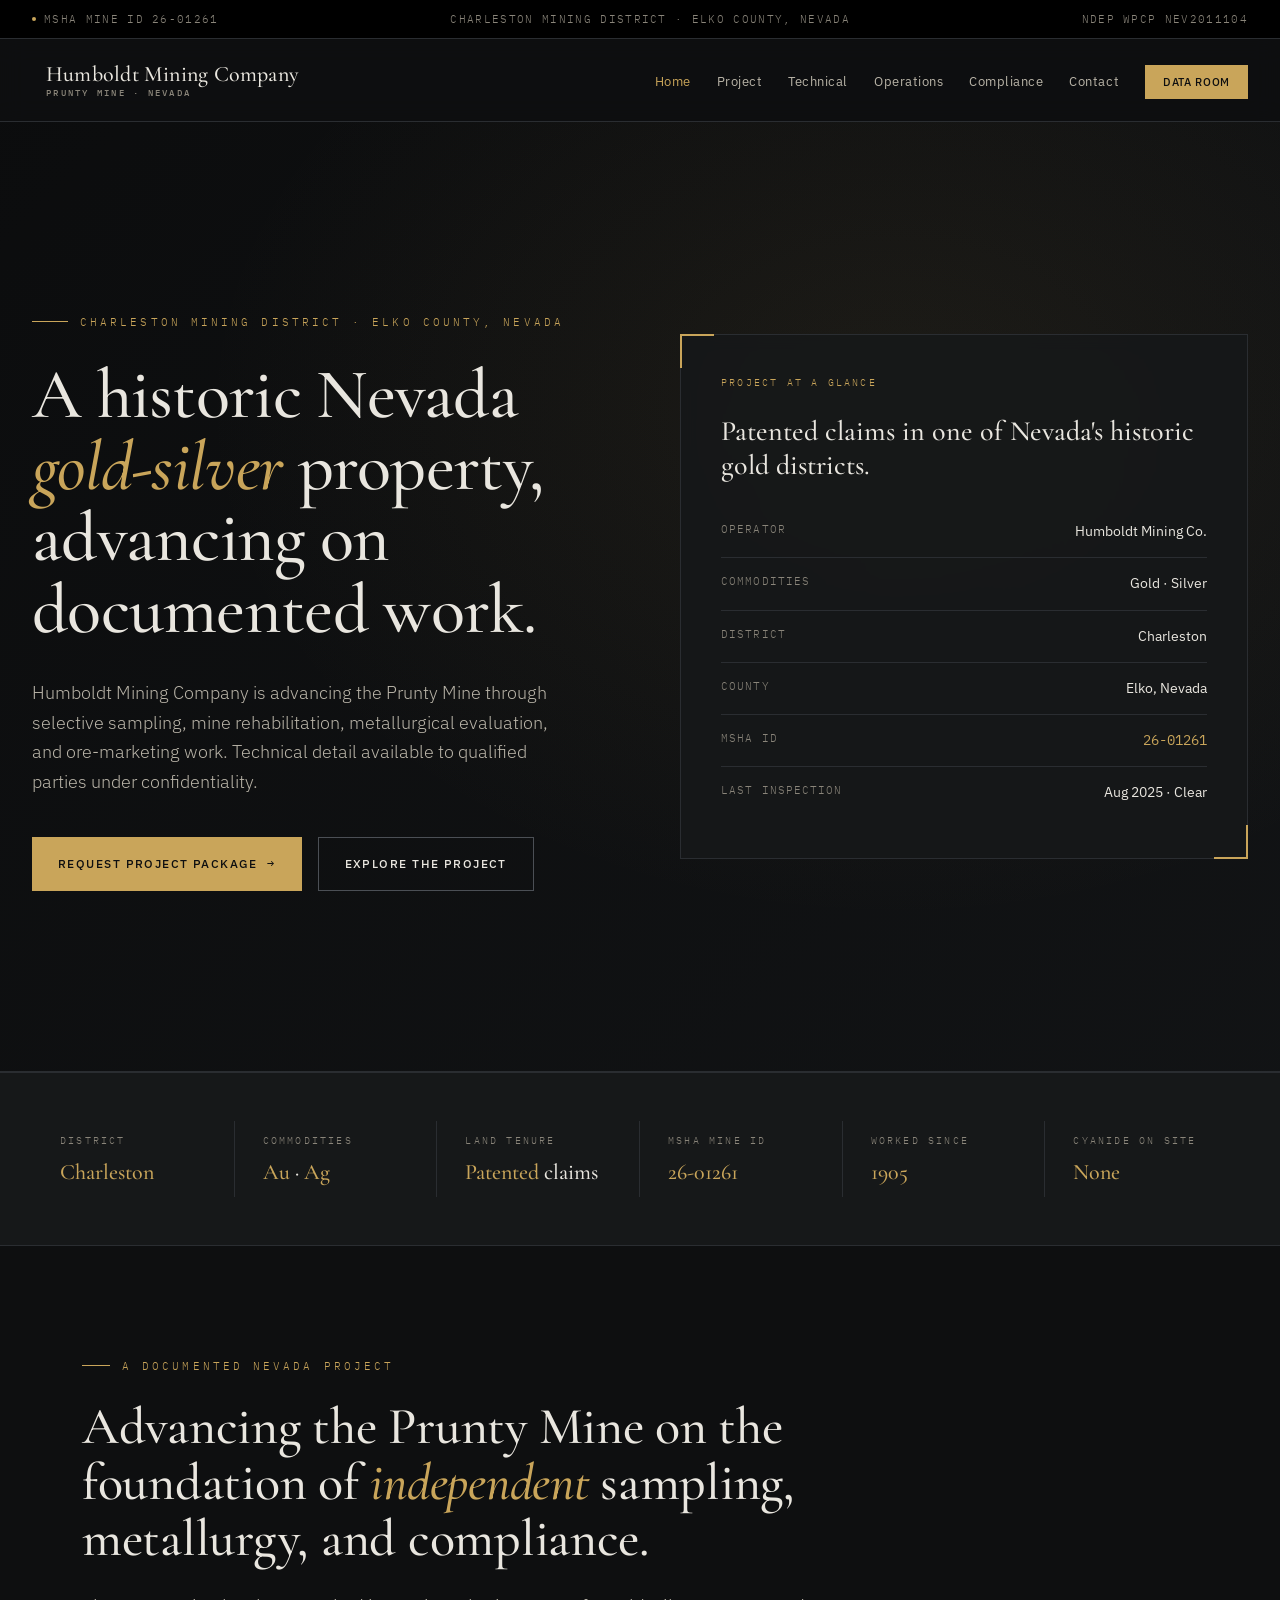
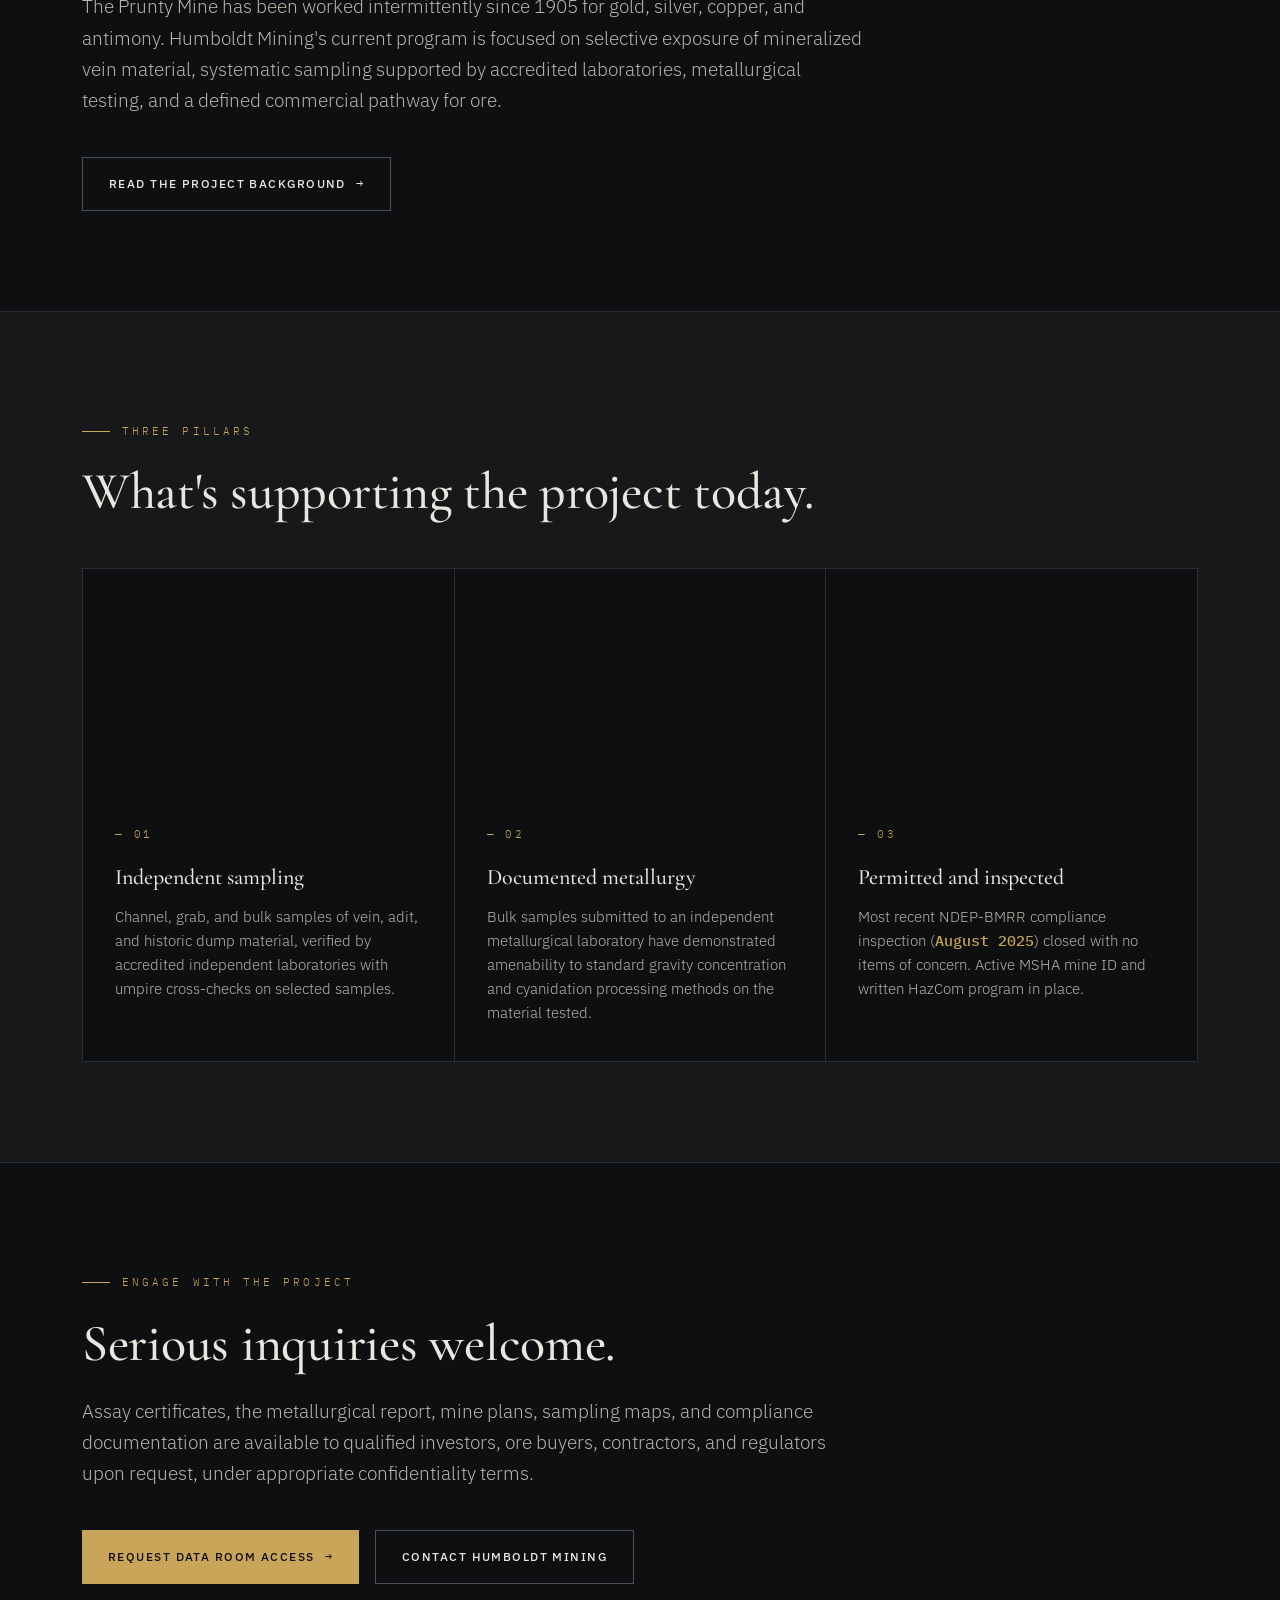
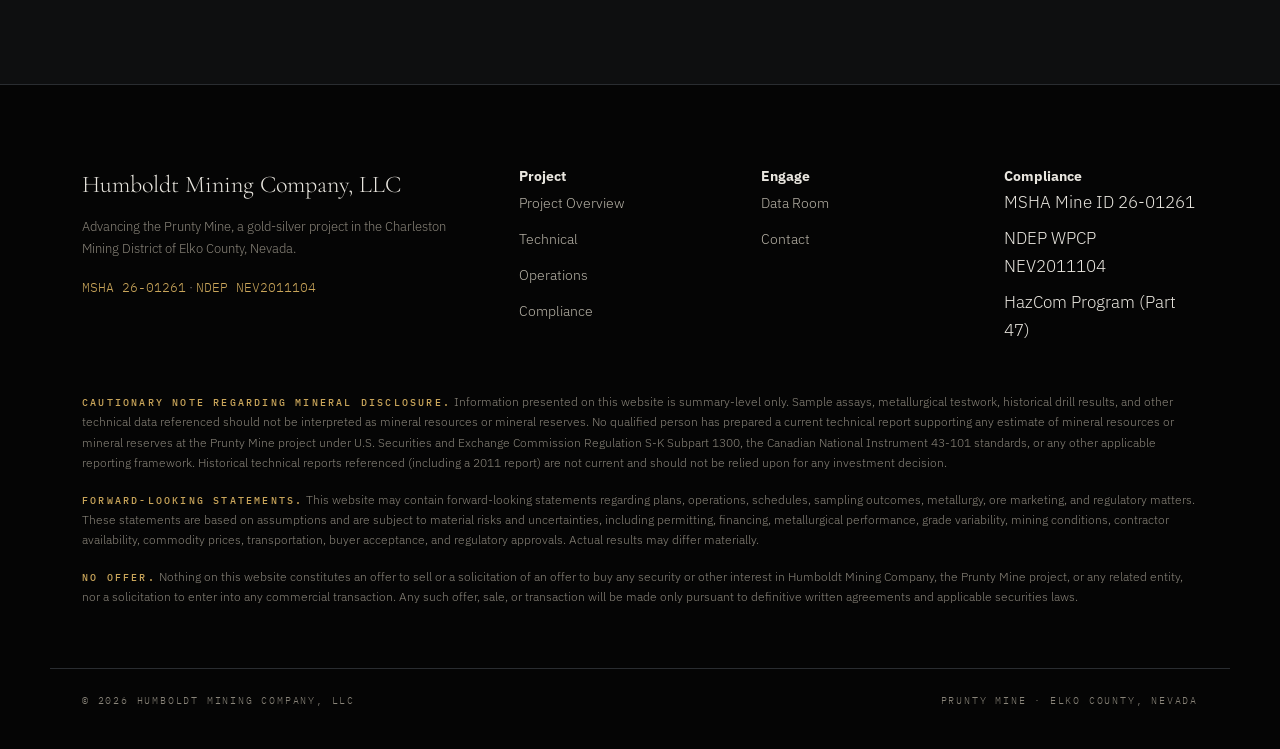
==== index.html @ 2f03397b "Add files via upload" ====
<!DOCTYPE html>
<html lang="en">
<head>
<meta charset="UTF-8">
<meta name="viewport" content="width=device-width, initial-scale=1.0">
<title>Humboldt Mining Company — Prunty Mine, Elko County, Nevada</title>
<meta name="description" content="A historic Nevada gold-silver property under active development. Charleston Mining District, Elko County. MSHA Mine ID 26-01261.">
<meta name="robots" content="index, follow">
<meta name="author" content="Humboldt Mining Company, LLC">
<meta name="theme-color" content="#0e0f10">
<meta property="og:type" content="website">
<meta property="og:url" content="https://humboldtmining.com/index.html">
<meta property="og:title" content="Humboldt Mining Company — Prunty Mine, Elko County, Nevada">
<meta property="og:description" content="A historic Nevada gold-silver property under active development. Charleston Mining District, Elko County. MSHA Mine ID 26-01261.">
<meta property="og:site_name" content="Humboldt Mining Company, LLC">
<meta property="og:locale" content="en_US">
<meta name="twitter:card" content="summary_large_image">
<meta name="twitter:title" content="Humboldt Mining Company — Prunty Mine, Elko County, Nevada">
<meta name="twitter:description" content="A historic Nevada gold-silver property under active development. Charleston Mining District, Elko County. MSHA Mine ID 26-01261.">
<link rel="icon" type="image/x-icon" href="images/favicon.ico">
<script type="application/ld+json">
{ "@context": "https://schema.org", "@type": "Organization",
   "name": "Humboldt Mining Company, LLC", "url": "https://humboldtmining.com/",
   "description": "Operator of the Prunty Mine gold-silver project in the Charleston Mining District, Elko County, Nevada.",
   "address": { "@type": "PostalAddress", "addressRegion": "NV", "addressCountry": "US" } }
</script>
<link rel="preconnect" href="https://fonts.googleapis.com">
<link rel="preconnect" href="https://fonts.gstatic.com" crossorigin>
<link href="https://fonts.googleapis.com/css2?family=Cormorant+Garamond:wght@400;500;600;700&family=IBM+Plex+Mono:wght@400;500;600&family=IBM+Plex+Sans:wght@300;400;500;600&display=swap" rel="stylesheet">
<link rel="stylesheet" href="styles.css">
</head>
<body>

<div class="utility-bar">
  <div class="utility-bar-inner">
    <span><span class="dot"></span>MSHA Mine ID 26-01261</span>
    <span>Charleston Mining District &middot; Elko County, Nevada</span>
    <span>NDEP WPCP NEV2011104</span>
  </div>
</div>
<header class="site-nav">
  <div class="nav-inner">
    <a href="index.html" class="brand" style="display:flex;align-items:center;gap:14px;">
      <img src="images/logo-mark.png" alt="" style="height:46px;width:auto;display:block;flex-shrink:0;">
      <span>
        Humboldt Mining Company
        <span class="small">Prunty Mine &middot; Nevada</span>
      </span>
    </a>
    <nav>
      <ul>
        <li><a href="index.html" class="active">Home</a></li>
        <li><a href="project.html">Project</a></li>
        <li><a href="technical.html">Technical</a></li>
        <li><a href="operations.html">Operations</a></li>
        <li><a href="compliance.html">Compliance</a></li>
        <li><a href="contact.html">Contact</a></li>
        <li><a href="dataroom.html" class="nav-cta">Data Room</a></li>
      </ul>
    </nav>
    <button class="nav-toggle" aria-label="Open menu" onclick="document.body.classList.toggle('nav-open')">
      <span></span><span></span><span></span>
    </button>
  </div>
</header>


<section class="home-hero">
  <div class="home-hero-img" style="background-image:url('images/hero-home.jpg');"></div>
  <div class="home-hero-inner">
    <div class="hero-text">
      <div class="eyebrow">Charleston Mining District &middot; Elko County, Nevada</div>
      <h1 class="hero-title">A historic Nevada <em>gold-silver</em> property, advancing on documented work.</h1>
      <p class="hero-sub">Humboldt Mining Company is advancing the Prunty Mine through selective sampling, mine rehabilitation, metallurgical evaluation, and ore-marketing work. Technical detail available to qualified parties under confidentiality.</p>
      <div class="cta-row">
        <a href="contact.html" class="btn btn-primary">Request Project Package <span class="arrow">&rarr;</span></a>
        <a href="project.html" class="btn btn-secondary">Explore the Project</a>
      </div>
    </div>
    <div class="hero-card">
      <div class="hero-card-label">Project at a Glance</div>
      <h3>Patented claims in one of Nevada's historic gold districts.</h3>
      <ul class="hero-fact-list">
        <li><span class="label">Operator</span><span class="value">Humboldt Mining Co.</span></li>
        <li><span class="label">Commodities</span><span class="value">Gold &middot; Silver</span></li>
        <li><span class="label">District</span><span class="value">Charleston</span></li>
        <li><span class="label">County</span><span class="value">Elko, Nevada</span></li>
        <li><span class="label">MSHA ID</span><span class="value num">26-01261</span></li>
        <li><span class="label">Last Inspection</span><span class="value">Aug 2025 &middot; Clear</span></li>
      </ul>
    </div>
  </div>
</section>

<div class="kpi-strip">
  <div class="kpi-grid">
    <div class="kpi"><div class="kpi-label">District</div><div class="kpi-value"><span class="accent">Charleston</span></div></div>
    <div class="kpi"><div class="kpi-label">Commodities</div><div class="kpi-value"><span class="accent">Au</span> &middot; <span class="accent">Ag</span></div></div>
    <div class="kpi"><div class="kpi-label">Land Tenure</div><div class="kpi-value"><span class="accent">Patented</span> claims</div></div>
    <div class="kpi"><div class="kpi-label">MSHA Mine ID</div><div class="kpi-value"><span class="accent">26-01261</span></div></div>
    <div class="kpi"><div class="kpi-label">Worked Since</div><div class="kpi-value"><span class="accent">1905</span></div></div>
    <div class="kpi"><div class="kpi-label">Cyanide On Site</div><div class="kpi-value"><span class="accent">None</span></div></div>
  </div>
</div>

<section>
  <div class="container">
    <div class="section-eyebrow">A Documented Nevada Project</div>
    <h2>Advancing the Prunty Mine on the foundation of <em>independent</em> sampling, metallurgy, and compliance.</h2>
    <p class="lead">The Prunty Mine has been worked intermittently since 1905 for gold, silver, copper, and antimony. Humboldt Mining's current program is focused on selective exposure of mineralized vein material, systematic sampling supported by accredited laboratories, metallurgical testing, and a defined commercial pathway for ore.</p>
    <div style="margin-top:24px;">
      <a href="project.html" class="btn btn-secondary">Read the project background <span class="arrow">&rarr;</span></a>
    </div>
  </div>
</section>

<section style="background:var(--ink-2);">
  <div class="container">
    <div class="section-eyebrow">Three Pillars</div>
    <h2>What's supporting the project today.</h2>
    <div class="highlights-grid" style="margin-top:48px;">
      <div class="highlight">
        <div class="highlight-img" style="background-image:url('images/card-sampling.jpg');"></div>
        <div class="highlight-body">
          <div class="highlight-num">&mdash; 01</div>
          <h3>Independent sampling</h3>
          <p>Channel, grab, and bulk samples of vein, adit, and historic dump material, verified by accredited independent laboratories with umpire cross-checks on selected samples.</p>
        </div>
      </div>
      <div class="highlight">
        <div class="highlight-img" style="background-image:url('images/card-specimen.jpg');"></div>
        <div class="highlight-body">
          <div class="highlight-num">&mdash; 02</div>
          <h3>Documented metallurgy</h3>
          <p>Bulk samples submitted to an independent metallurgical laboratory have demonstrated amenability to standard gravity concentration and cyanidation processing methods on the material tested.</p>
        </div>
      </div>
      <div class="highlight">
        <div class="highlight-img" style="background-image:url('images/card-vein.jpg');"></div>
        <div class="highlight-body">
          <div class="highlight-num">&mdash; 03</div>
          <h3>Permitted and inspected</h3>
          <p>Most recent NDEP-BMRR compliance inspection (<span class="stat">August 2025</span>) closed with no items of concern. Active MSHA mine ID and written HazCom program in place.</p>
        </div>
      </div>
    </div>
  </div>
</section>

<section>
  <div class="container">
    <div class="section-eyebrow">Engage With the Project</div>
    <h2>Serious inquiries welcome.</h2>
    <p class="lead">Assay certificates, the metallurgical report, mine plans, sampling maps, and compliance documentation are available to qualified investors, ore buyers, contractors, and regulators upon request, under appropriate confidentiality terms.</p>
    <div class="cta-row" style="margin-top:8px;">
      <a href="dataroom.html" class="btn btn-primary">Request Data Room Access <span class="arrow">&rarr;</span></a>
      <a href="contact.html" class="btn btn-secondary">Contact Humboldt Mining</a>
    </div>
  </div>
</section>


<footer>
  <div class="footer-grid">
    <div>
      <div class="footer-brand">Humboldt Mining Company, LLC</div>
      <p>Advancing the Prunty Mine, a gold-silver project in the Charleston Mining District of Elko County, Nevada.</p>
      <p style="margin-top:16px;"><span style="font-family:var(--mono);color:var(--gold);">MSHA 26-01261</span> &middot; <span style="font-family:var(--mono);color:var(--gold);">NDEP NEV2011104</span></p>
    </div>
    <div>
      <h5>Project</h5>
      <ul>
        <li><a href="project.html">Project Overview</a></li>
        <li><a href="technical.html">Technical</a></li>
        <li><a href="operations.html">Operations</a></li>
        <li><a href="compliance.html">Compliance</a></li>
      </ul>
    </div>
    <div>
      <h5>Engage</h5>
      <ul>
        <li><a href="dataroom.html">Data Room</a></li>
        <li><a href="contact.html">Contact</a></li>
      </ul>
    </div>
    <div>
      <h5>Compliance</h5>
      <ul>
        <li>MSHA Mine ID 26-01261</li>
        <li>NDEP WPCP NEV2011104</li>
        <li>HazCom Program (Part 47)</li>
      </ul>
    </div>
  </div>
  <div class="footer-disclaimers">
    <p><strong>Cautionary Note Regarding Mineral Disclosure.</strong> Information presented on this website is summary-level only. Sample assays, metallurgical testwork, historical drill results, and other technical data referenced should not be interpreted as mineral resources or mineral reserves. No qualified person has prepared a current technical report supporting any estimate of mineral resources or mineral reserves at the Prunty Mine project under U.S. Securities and Exchange Commission Regulation S-K Subpart 1300, the Canadian National Instrument 43-101 standards, or any other applicable reporting framework. Historical technical reports referenced (including a 2011 report) are not current and should not be relied upon for any investment decision.</p>
    <p><strong>Forward-Looking Statements.</strong> This website may contain forward-looking statements regarding plans, operations, schedules, sampling outcomes, metallurgy, ore marketing, and regulatory matters. These statements are based on assumptions and are subject to material risks and uncertainties, including permitting, financing, metallurgical performance, grade variability, mining conditions, contractor availability, commodity prices, transportation, buyer acceptance, and regulatory approvals. Actual results may differ materially.</p>
    <p><strong>No Offer.</strong> Nothing on this website constitutes an offer to sell or a solicitation of an offer to buy any security or other interest in Humboldt Mining Company, the Prunty Mine project, or any related entity, nor a solicitation to enter into any commercial transaction. Any such offer, sale, or transaction will be made only pursuant to definitive written agreements and applicable securities laws.</p>
  </div>
  <div class="footer-bottom">
    <span>&copy; 2026 Humboldt Mining Company, LLC</span>
    <span>Prunty Mine &middot; Elko County, Nevada</span>
  </div>
</footer>
<script>
  document.querySelectorAll('header.site-nav nav a').forEach(function(link){
    link.addEventListener('click', function(){
      document.body.classList.remove('nav-open');
    });
  });
  if (window.location.search.indexOf('submitted=true') !== -1) {
    var b = document.createElement('div');
    b.style.cssText = 'position:fixed;top:0;left:0;right:0;background:#c9a55a;color:#0e0f10;padding:16px 24px;text-align:center;font-family:"IBM Plex Sans",sans-serif;font-size:14px;font-weight:500;letter-spacing:.04em;z-index:9999;box-shadow:0 2px 12px rgba(0,0,0,.4);';
    b.innerHTML = 'Thank you. Your inquiry has been received. Humboldt Mining will respond by email. <span style="cursor:pointer;margin-left:24px;font-weight:600;" onclick="this.parentElement.remove()">&times;</span>';
    document.body.prepend(b);
    window.scrollTo(0,0);
  }
</script>
</body>
</html>
---- styles.css ----
:root {
  --ink: #0e0f10;
  --ink-2: #161819;
  --ink-3: #1d2023;
  --steel: #2a2d31;
  --steel-2: #4b4f55;
  --bone: #e9e6df;
  --bone-2: #b9b4a8;
  --bone-3: #8a857a;
  --gold: #c9a55a;
  --gold-deep: #9c7e3e;
  --serif: 'Cormorant Garamond', Georgia, serif;
  --sans: 'IBM Plex Sans', system-ui, sans-serif;
  --mono: 'IBM Plex Mono', ui-monospace, monospace;
}
* { box-sizing: border-box; margin: 0; padding: 0; }
html { scroll-behavior: smooth; }
body {
  background: var(--ink);
  color: var(--bone);
  font-family: var(--sans);
  font-size: 17px;
  line-height: 1.65;
  font-weight: 300;
  -webkit-font-smoothing: antialiased;
  text-rendering: optimizeLegibility;
}
::selection { background: var(--gold); color: var(--ink); }
a { color: var(--bone); text-decoration: none; transition: color .2s ease; }
a:hover { color: var(--gold); }
img { max-width: 100%; display: block; }

/* UTILITY BAR */
.utility-bar {
  background: #000;
  border-bottom: 1px solid var(--steel);
  font-family: var(--mono);
  font-size: 11px;
  letter-spacing: 0.12em;
  text-transform: uppercase;
  color: var(--bone-3);
}
.utility-bar-inner {
  max-width: 1280px;
  margin: 0 auto;
  padding: 10px 32px;
  display: flex;
  justify-content: space-between;
  gap: 24px;
  flex-wrap: wrap;
}
.utility-bar span { display: inline-flex; gap: 8px; align-items: center; }
.utility-bar .dot { width: 4px; height: 4px; background: var(--gold); border-radius: 50%; }

/* NAVIGATION */
header.site-nav {
  position: sticky;
  top: 0;
  background: rgba(14,15,16,0.94);
  backdrop-filter: blur(12px);
  -webkit-backdrop-filter: blur(12px);
  border-bottom: 1px solid var(--steel);
  z-index: 100;
}
.nav-inner {
  max-width: 1280px;
  margin: 0 auto;
  padding: 18px 32px;
  display: flex;
  justify-content: space-between;
  align-items: center;
  gap: 24px;
}
.brand {
  font-family: var(--serif);
  font-size: 22px;
  font-weight: 500;
  letter-spacing: 0.01em;
  line-height: 1.1;
}
.brand .small {
  display: block;
  font-family: var(--mono);
  font-size: 9px;
  letter-spacing: 0.25em;
  text-transform: uppercase;
  color: var(--bone-3);
  margin-top: 2px;
}
nav ul { list-style: none; display: flex; gap: 26px; flex-wrap: wrap; align-items: center; }
nav a {
  font-family: var(--sans);
  font-size: 13px;
  letter-spacing: 0.04em;
  color: var(--bone-2);
  font-weight: 400;
}
nav a:hover, nav a.active { color: var(--gold); }
.nav-cta {
  background: var(--gold);
  color: var(--ink) !important;
  padding: 10px 18px;
  font-weight: 500;
  letter-spacing: 0.06em;
  text-transform: uppercase;
  font-size: 11px !important;
  transition: background .2s ease;
}
.nav-cta:hover { background: var(--gold-deep); color: var(--ink) !important; }
.nav-toggle {
  display: none;
  background: transparent;
  border: 1px solid var(--steel);
  width: 40px; height: 40px;
  cursor: pointer; padding: 0;
  flex-direction: column;
  justify-content: center; align-items: center; gap: 4px;
  transition: border-color .2s ease;
}
.nav-toggle:hover { border-color: var(--gold); }
.nav-toggle span {
  display: block; width: 18px; height: 1.5px;
  background: var(--bone);
  transition: all .25s ease;
}
body.nav-open .nav-toggle span:nth-child(1) { transform: translateY(5.5px) rotate(45deg); }
body.nav-open .nav-toggle span:nth-child(2) { opacity: 0; }
body.nav-open .nav-toggle span:nth-child(3) { transform: translateY(-5.5px) rotate(-45deg); }

/* PAGE HERO (banner across each non-home page) */
.page-hero {
  position: relative;
  height: 360px;
  display: flex;
  align-items: flex-end;
  overflow: hidden;
  border-bottom: 1px solid var(--steel);
}
.page-hero-img {
  position: absolute; inset: 0;
  background-size: cover;
  background-position: center;
  filter: brightness(0.45) saturate(0.85);
}
.page-hero::after {
  content: ''; position: absolute; inset: 0;
  background: linear-gradient(180deg, rgba(14,15,16,0.4) 0%, rgba(14,15,16,0.85) 100%);
}
.page-hero-inner {
  position: relative; z-index: 2;
  max-width: 1180px; margin: 0 auto; padding: 0 32px 56px; width: 100%;
}
.page-hero h1 {
  font-family: var(--serif);
  font-size: clamp(38px, 5vw, 60px);
  font-weight: 500; line-height: 1.05;
  letter-spacing: -0.005em;
  color: var(--bone);
  margin-top: 16px;
  max-width: 800px;
}
.page-hero h1 em { font-style: italic; color: var(--gold); font-weight: 500; }

/* HOME HERO (taller, with text overlay both sides) */
.home-hero {
  min-height: 88vh;
  display: flex;
  align-items: center;
  position: relative;
  overflow: hidden;
  border-bottom: 1px solid var(--steel);
}
.home-hero-img {
  position: absolute; inset: 0;
  background-size: cover; background-position: center;
  filter: brightness(0.4) saturate(0.85);
}
.home-hero::after {
  content: ''; position: absolute; inset: 0;
  background:
    radial-gradient(ellipse at 70% 30%, rgba(201,165,90,0.08) 0%, transparent 55%),
    linear-gradient(135deg, rgba(10,11,12,0.6) 0%, rgba(19,21,23,0.7) 100%);
}
.home-hero-inner {
  position: relative; z-index: 2;
  max-width: 1280px; margin: 0 auto;
  padding: 80px 32px;
  display: grid; grid-template-columns: 1fr 1fr;
  gap: 80px; align-items: center; width: 100%;
}

.eyebrow {
  font-family: var(--mono);
  font-size: 11px;
  letter-spacing: 0.28em;
  text-transform: uppercase;
  color: var(--gold);
  margin-bottom: 28px;
  display: inline-flex; align-items: center; gap: 12px;
}
.eyebrow::before {
  content: ''; width: 36px; height: 1px; background: var(--gold);
}
h1.hero-title {
  font-family: var(--serif);
  font-size: clamp(44px, 5.5vw, 76px);
  line-height: 1.02;
  font-weight: 500;
  color: var(--bone);
  letter-spacing: -0.01em;
  margin-bottom: 32px;
}
h1.hero-title em { font-style: italic; color: var(--gold); font-weight: 500; }
.hero-sub {
  font-size: 18px; color: var(--bone-2);
  line-height: 1.65; max-width: 540px;
  margin-bottom: 40px;
}
.cta-row { display: flex; gap: 16px; flex-wrap: wrap; }
.btn {
  display: inline-flex; align-items: center; gap: 10px;
  padding: 16px 26px;
  font-family: var(--sans);
  font-size: 12px; font-weight: 500;
  letter-spacing: 0.12em;
  text-transform: uppercase;
  cursor: pointer; border: none;
  transition: all .25s ease;
}
.btn-primary { background: var(--gold); color: var(--ink); }
.btn-primary:hover { background: var(--bone); color: var(--ink); }
.btn-secondary { background: transparent; color: var(--bone); border: 1px solid var(--steel-2); }
.btn-secondary:hover { border-color: var(--gold); color: var(--gold); }
.btn .arrow { font-family: var(--mono); font-weight: 400; }

/* HERO CARD on home */
.hero-card {
  background: rgba(22,24,25,0.92);
  border: 1px solid var(--steel);
  padding: 40px;
  position: relative;
  backdrop-filter: blur(8px);
}
.hero-card::before {
  content: ''; position: absolute;
  top: -1px; left: -1px;
  width: 32px; height: 32px;
  border-top: 2px solid var(--gold);
  border-left: 2px solid var(--gold);
}
.hero-card::after {
  content: ''; position: absolute;
  bottom: -1px; right: -1px;
  width: 32px; height: 32px;
  border-bottom: 2px solid var(--gold);
  border-right: 2px solid var(--gold);
}
.hero-card-label {
  font-family: var(--mono);
  font-size: 10px;
  letter-spacing: 0.22em;
  text-transform: uppercase;
  color: var(--gold);
  margin-bottom: 24px;
}
.hero-card h3 {
  font-family: var(--serif);
  font-size: 28px; font-weight: 500;
  line-height: 1.2; margin-bottom: 24px;
}
.hero-fact-list { list-style: none; }
.hero-fact-list li {
  display: flex; justify-content: space-between;
  padding: 14px 0; border-bottom: 1px solid var(--steel);
  font-size: 14px; gap: 24px;
}
.hero-fact-list li:last-child { border-bottom: none; }
.hero-fact-list .label {
  color: var(--bone-3);
  font-family: var(--mono);
  font-size: 11px;
  letter-spacing: 0.1em;
  text-transform: uppercase;
}
.hero-fact-list .value { color: var(--bone); font-weight: 400; text-align: right; }
.hero-fact-list .value.num { font-family: var(--mono); color: var(--gold); }

/* SECTIONS */
section { padding: 100px 0; border-bottom: 1px solid var(--steel); position: relative; }
section:last-of-type { border-bottom: none; }
.container { max-width: 1180px; margin: 0 auto; padding: 0 32px; }
.section-eyebrow {
  font-family: var(--mono);
  font-size: 11px;
  letter-spacing: 0.28em;
  text-transform: uppercase;
  color: var(--gold);
  margin-bottom: 24px;
  display: inline-flex; align-items: center; gap: 12px;
}
.section-eyebrow::before {
  content: ''; width: 28px; height: 1px; background: var(--gold);
}
h2 {
  font-family: var(--serif);
  font-size: clamp(34px, 4.2vw, 52px);
  line-height: 1.08; font-weight: 500;
  color: var(--bone);
  margin-bottom: 24px;
  letter-spacing: -0.005em;
  max-width: 880px;
}
h2 em { font-style: italic; color: var(--gold); }
h3 {
  font-family: var(--serif);
  font-size: 26px; font-weight: 500;
  color: var(--bone);
  margin-bottom: 16px; line-height: 1.25;
}
h4 {
  font-family: var(--mono);
  font-size: 11px; font-weight: 500;
  letter-spacing: 0.22em;
  text-transform: uppercase;
  color: var(--bone-3);
  margin-bottom: 16px;
}
.lead {
  font-size: 19px;
  color: var(--bone-2);
  line-height: 1.65;
  max-width: 780px;
  margin-bottom: 40px;
}
p { margin-bottom: 18px; color: var(--bone-2); }
p:last-child { margin-bottom: 0; }

/* KPI STRIP */
.kpi-strip {
  background: var(--ink-2);
  border-top: 1px solid var(--steel);
  border-bottom: 1px solid var(--steel);
  padding: 48px 0;
}
.kpi-grid {
  max-width: 1280px; margin: 0 auto; padding: 0 32px;
  display: grid; grid-template-columns: repeat(6, 1fr); gap: 0;
}
.kpi { padding: 12px 28px; border-right: 1px solid var(--steel); }
.kpi:last-child { border-right: none; }
.kpi-label {
  font-family: var(--mono);
  font-size: 10px;
  letter-spacing: 0.22em;
  text-transform: uppercase;
  color: var(--bone-3);
  margin-bottom: 10px;
}
.kpi-value {
  font-family: var(--serif);
  font-size: 22px; line-height: 1.2;
  color: var(--bone); font-weight: 500;
}
.kpi-value .accent { color: var(--gold); }

/* HIGHLIGHT CARDS (with images) */
.highlights-grid {
  display: grid; grid-template-columns: repeat(3, 1fr);
  gap: 1px;
  background: var(--steel);
  border: 1px solid var(--steel);
}
.highlight {
  background: var(--ink);
  padding: 0;
  display: flex; flex-direction: column;
  transition: background .3s ease;
}
.highlight-img {
  height: 220px;
  background-size: cover;
  background-position: center;
  filter: brightness(0.85) saturate(0.95);
  transition: filter .3s ease;
}
.highlight:hover .highlight-img { filter: brightness(1) saturate(1.05); }
.highlight-body { padding: 36px 32px; flex: 1; }
.highlight-num {
  font-family: var(--mono);
  font-size: 11px; color: var(--gold);
  letter-spacing: 0.22em;
  margin-bottom: 20px;
}
.highlight h3 { font-size: 22px; margin-bottom: 14px; }
.highlight p { font-size: 15px; line-height: 1.6; }
.highlight .stat { font-family: var(--mono); color: var(--gold); font-weight: 500; }

/* SPLIT LAYOUTS */
.split { display: grid; grid-template-columns: 1fr 1.4fr; gap: 80px; align-items: start; }
.split-tight { display: grid; grid-template-columns: 1fr 1fr; gap: 60px; align-items: start; }
.split-image { display: grid; grid-template-columns: 1fr 1fr; gap: 60px; align-items: center; }
.split-image .image-frame {
  border: 1px solid var(--steel);
  padding: 8px; background: var(--ink-2);
}
.split-image .image-frame img { display: block; width: 100%; }

/* TABLES */
.data-table-wrap {
  border: 1px solid var(--steel);
  background: var(--ink-2);
  overflow-x: auto;
  margin: 28px 0;
}
.data-table-caption {
  padding: 18px 24px;
  border-bottom: 1px solid var(--steel);
  font-family: var(--mono);
  font-size: 11px;
  letter-spacing: 0.18em;
  text-transform: uppercase;
  color: var(--gold);
  display: flex; justify-content: space-between; align-items: center;
  flex-wrap: wrap; gap: 12px;
}
.data-table-caption .source { color: var(--bone-3); font-size: 10px; letter-spacing: 0.15em; }
table.data { width: 100%; border-collapse: collapse; font-family: var(--sans); font-size: 14px; }
table.data th {
  text-align: left; padding: 14px 24px;
  border-bottom: 1px solid var(--steel);
  font-family: var(--mono); font-size: 10px;
  font-weight: 500; letter-spacing: 0.15em;
  text-transform: uppercase; color: var(--bone-3);
  background: rgba(0,0,0,0.2);
}
table.data td {
  padding: 14px 24px;
  border-bottom: 1px solid var(--steel);
  color: var(--bone); font-weight: 300;
}
table.data tbody tr:last-child td { border-bottom: none; }
table.data tbody tr:hover { background: rgba(201,165,90,0.04); }
table.data .num { font-family: var(--mono); text-align: right; color: var(--gold); font-weight: 500; }
table.data .id { font-family: var(--mono); color: var(--bone-2); font-size: 13px; }

/* DISCLAIMER */
.disclaimer {
  background: rgba(201,165,90,0.04);
  border-left: 2px solid var(--gold);
  padding: 20px 28px;
  margin: 32px 0;
  font-size: 13px; line-height: 1.65;
  color: var(--bone-2);
  font-style: italic;
}
.disclaimer strong {
  font-style: normal;
  font-family: var(--mono);
  font-size: 10px;
  letter-spacing: 0.22em;
  text-transform: uppercase;
  color: var(--gold);
  display: block;
  margin-bottom: 6px;
  font-weight: 500;
}

/* TIMELINE */
.timeline {
  border-left: 1px solid var(--steel);
  padding-left: 32px;
  margin-top: 32px;
}
.timeline-item { margin-bottom: 32px; position: relative; }
.timeline-item::before {
  content: ''; position: absolute;
  left: -38px; top: 6px;
  width: 8px; height: 8px;
  background: var(--gold);
  border-radius: 50%;
  box-shadow: 0 0 0 4px var(--ink);
}
.timeline-period {
  font-family: var(--mono);
  font-size: 11px; letter-spacing: 0.22em;
  text-transform: uppercase; color: var(--gold);
  margin-bottom: 6px;
}
.timeline-item p { font-size: 15px; }

/* PRINCIPLES */
.principles { list-style: none; margin-top: 28px; counter-reset: principle; }
.principles li {
  padding: 22px 0;
  border-bottom: 1px solid var(--steel);
  display: grid; grid-template-columns: 60px 1fr; gap: 24px;
  counter-increment: principle;
  color: var(--bone-2); font-size: 16px;
}
.principles li::before {
  content: counter(principle, decimal-leading-zero);
  font-family: var(--mono);
  color: var(--gold);
  font-size: 12px; letter-spacing: 0.15em;
  padding-top: 2px;
}

/* DOC CARDS */
.doc-grid {
  display: grid; grid-template-columns: repeat(3, 1fr);
  gap: 1px;
  background: var(--steel);
  border: 1px solid var(--steel);
  margin-top: 32px;
}
.doc-card {
  background: var(--ink-2);
  padding: 32px 28px;
  display: flex; flex-direction: column; gap: 12px;
  min-height: 180px;
  transition: background .25s ease;
}
.doc-card:hover { background: var(--ink-3); }
.doc-card .lock {
  font-family: var(--mono);
  font-size: 10px; letter-spacing: 0.22em;
  color: var(--gold); text-transform: uppercase;
}
.doc-card h4 {
  font-family: var(--serif);
  font-size: 20px; color: var(--bone);
  letter-spacing: 0; text-transform: none;
  margin: 0; font-weight: 500;
}
.doc-card p { font-size: 13px; color: var(--bone-3); margin-top: auto; margin-bottom: 0; }

/* FORMS */
.form-grid { display: grid; grid-template-columns: 1fr 1fr; gap: 28px; margin-top: 32px; }
.form-full { grid-column: 1 / -1; }
.form-group { display: flex; flex-direction: column; }
.form-group label {
  font-family: var(--mono);
  font-size: 10px; letter-spacing: 0.22em;
  text-transform: uppercase; color: var(--bone-3);
  margin-bottom: 10px;
}
.form-group input,
.form-group select,
.form-group textarea {
  background: transparent; border: none;
  border-bottom: 1px solid var(--steel-2);
  color: var(--bone);
  font-family: var(--sans); font-size: 16px;
  padding: 10px 0; outline: none;
  transition: border-color .2s ease;
}
.form-group input:focus,
.form-group select:focus,
.form-group textarea:focus { border-color: var(--gold); }
.form-group textarea { min-height: 110px; resize: vertical; }
.form-group select { -webkit-appearance: none; appearance: none; cursor: pointer; }

/* MAP frame on Project page */
.map-frame {
  border: 1px solid var(--steel);
  padding: 8px; background: var(--ink-2);
  margin: 32px 0;
}
.map-frame .map-inner { aspect-ratio: 4/3; }
.map-frame object,
.map-frame iframe { width: 100%; height: 100%; display: block; }

/* FOOTER */
footer {
  background: #050505;
  padding: 80px 0 40px;
  border-top: 1px solid var(--steel);
}
.footer-grid {
  max-width: 1180px; margin: 0 auto; padding: 0 32px;
  display: grid; grid-template-columns: 2fr 1fr 1fr 1fr;
  gap: 48px;
}
.footer-brand {
  font-family: var(--serif);
  font-size: 24px; color: var(--bone);
  margin-bottom: 12px;
}
.footer h5 {
  font-family: var(--mono);
  font-size: 10px; letter-spacing: 0.22em;
  text-transform: uppercase; color: var(--gold);
  margin-bottom: 16px;
}
footer ul { list-style: none; }
footer ul li { margin-bottom: 8px; }
footer ul li a { font-size: 14px; color: var(--bone-2); }
footer p { font-size: 13px; color: var(--bone-3); }
.footer-bottom {
  max-width: 1180px; margin: 60px auto 0;
  padding: 24px 32px 0;
  border-top: 1px solid var(--steel);
  display: flex; justify-content: space-between;
  flex-wrap: wrap; gap: 16px;
  font-family: var(--mono);
  font-size: 10px; letter-spacing: 0.18em;
  text-transform: uppercase;
  color: var(--bone-3);
}
.footer-disclaimers {
  max-width: 1180px; margin: 40px auto 0; padding: 0 32px;
  font-size: 12px; color: var(--bone-3); line-height: 1.7;
}
.footer-disclaimers p { font-size: 12px; color: var(--bone-3); margin-bottom: 16px; }
.footer-disclaimers strong {
  color: var(--gold);
  font-family: var(--mono);
  font-size: 10px;
  letter-spacing: 0.22em;
  text-transform: uppercase;
  font-weight: 500;
}

/* RESPONSIVE */
@media (max-width: 1000px) {
  .home-hero-inner { grid-template-columns: 1fr; gap: 60px; padding: 60px 32px; }
  .kpi-grid { grid-template-columns: repeat(3, 1fr); }
  .kpi:nth-child(3n) { border-right: none; }
  .kpi { border-bottom: 1px solid var(--steel); padding: 24px; }
  .kpi:nth-last-child(-n+3) { border-bottom: none; }
  .highlights-grid { grid-template-columns: 1fr; }
  .split, .split-tight, .split-image { grid-template-columns: 1fr; gap: 48px; }
  .doc-grid { grid-template-columns: 1fr 1fr; }
  .footer-grid { grid-template-columns: 1fr 1fr; }
  section { padding: 72px 0; }
  .page-hero { height: 280px; }

  .nav-toggle { display: flex; }
  nav {
    position: absolute; top: 100%; left: 0; right: 0;
    background: var(--ink);
    border-bottom: 1px solid var(--steel);
    max-height: 0; overflow: hidden;
    transition: max-height .35s ease;
  }
  body.nav-open nav { max-height: 600px; }
  nav ul { flex-direction: column; gap: 0; padding: 12px 0; align-items: stretch; }
  nav ul li { width: 100%; }
  nav ul li a {
    display: block; padding: 14px 32px; font-size: 14px;
    border-bottom: 1px solid var(--steel);
  }
  nav ul li:last-child a { border-bottom: none; }
  .nav-cta { margin: 12px 32px; text-align: center; padding: 14px 18px !important; }
}
@media (max-width: 600px) {
  .utility-bar-inner { padding: 8px 20px; font-size: 10px; }
  .nav-inner { padding: 14px 20px; }
  .container { padding: 0 20px; }
  .home-hero-inner { padding: 40px 20px; }
  .kpi-grid { grid-template-columns: 1fr 1fr; padding: 0 20px; }
  .kpi:nth-child(2n) { border-right: none; }
  .doc-grid { grid-template-columns: 1fr; }
  .form-grid { grid-template-columns: 1fr; }
  .footer-grid { grid-template-columns: 1fr; gap: 32px; }
  h1.hero-title { font-size: 40px; }
  .page-hero h1 { font-size: 32px; }
}
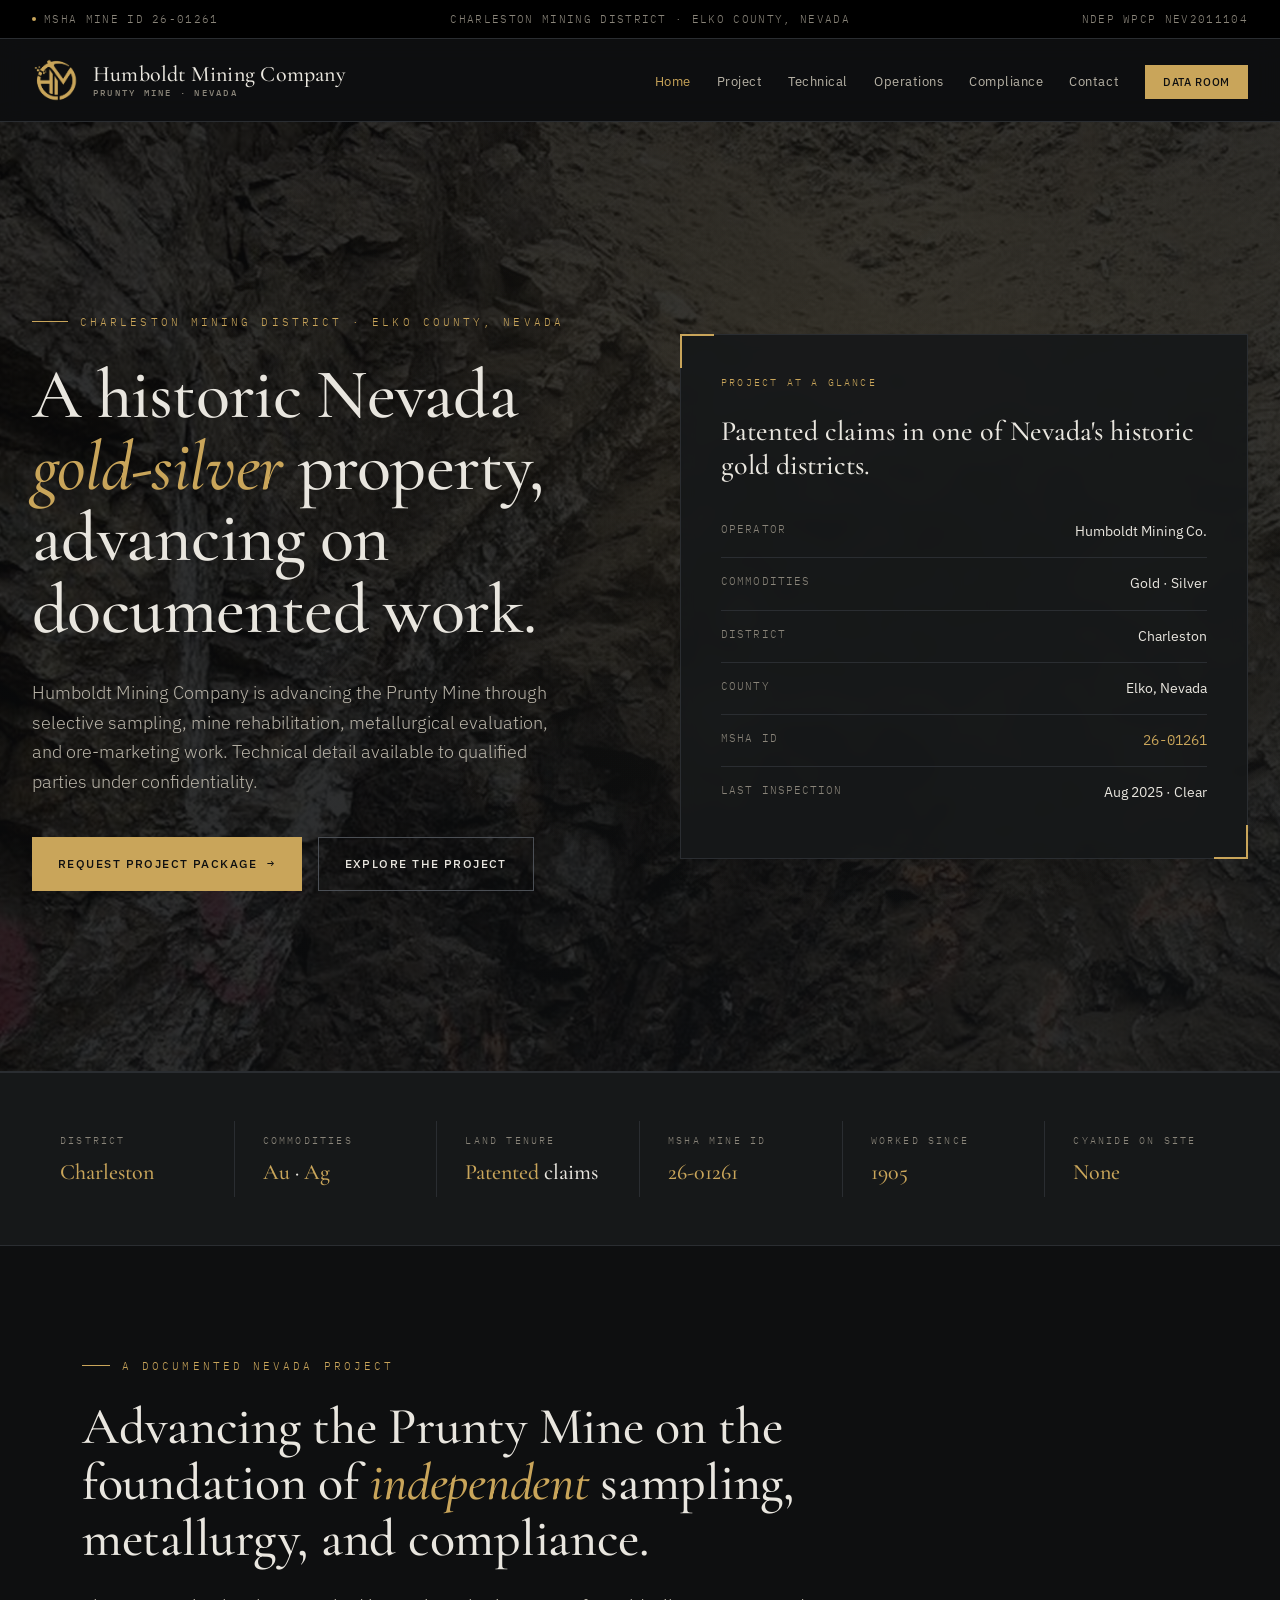
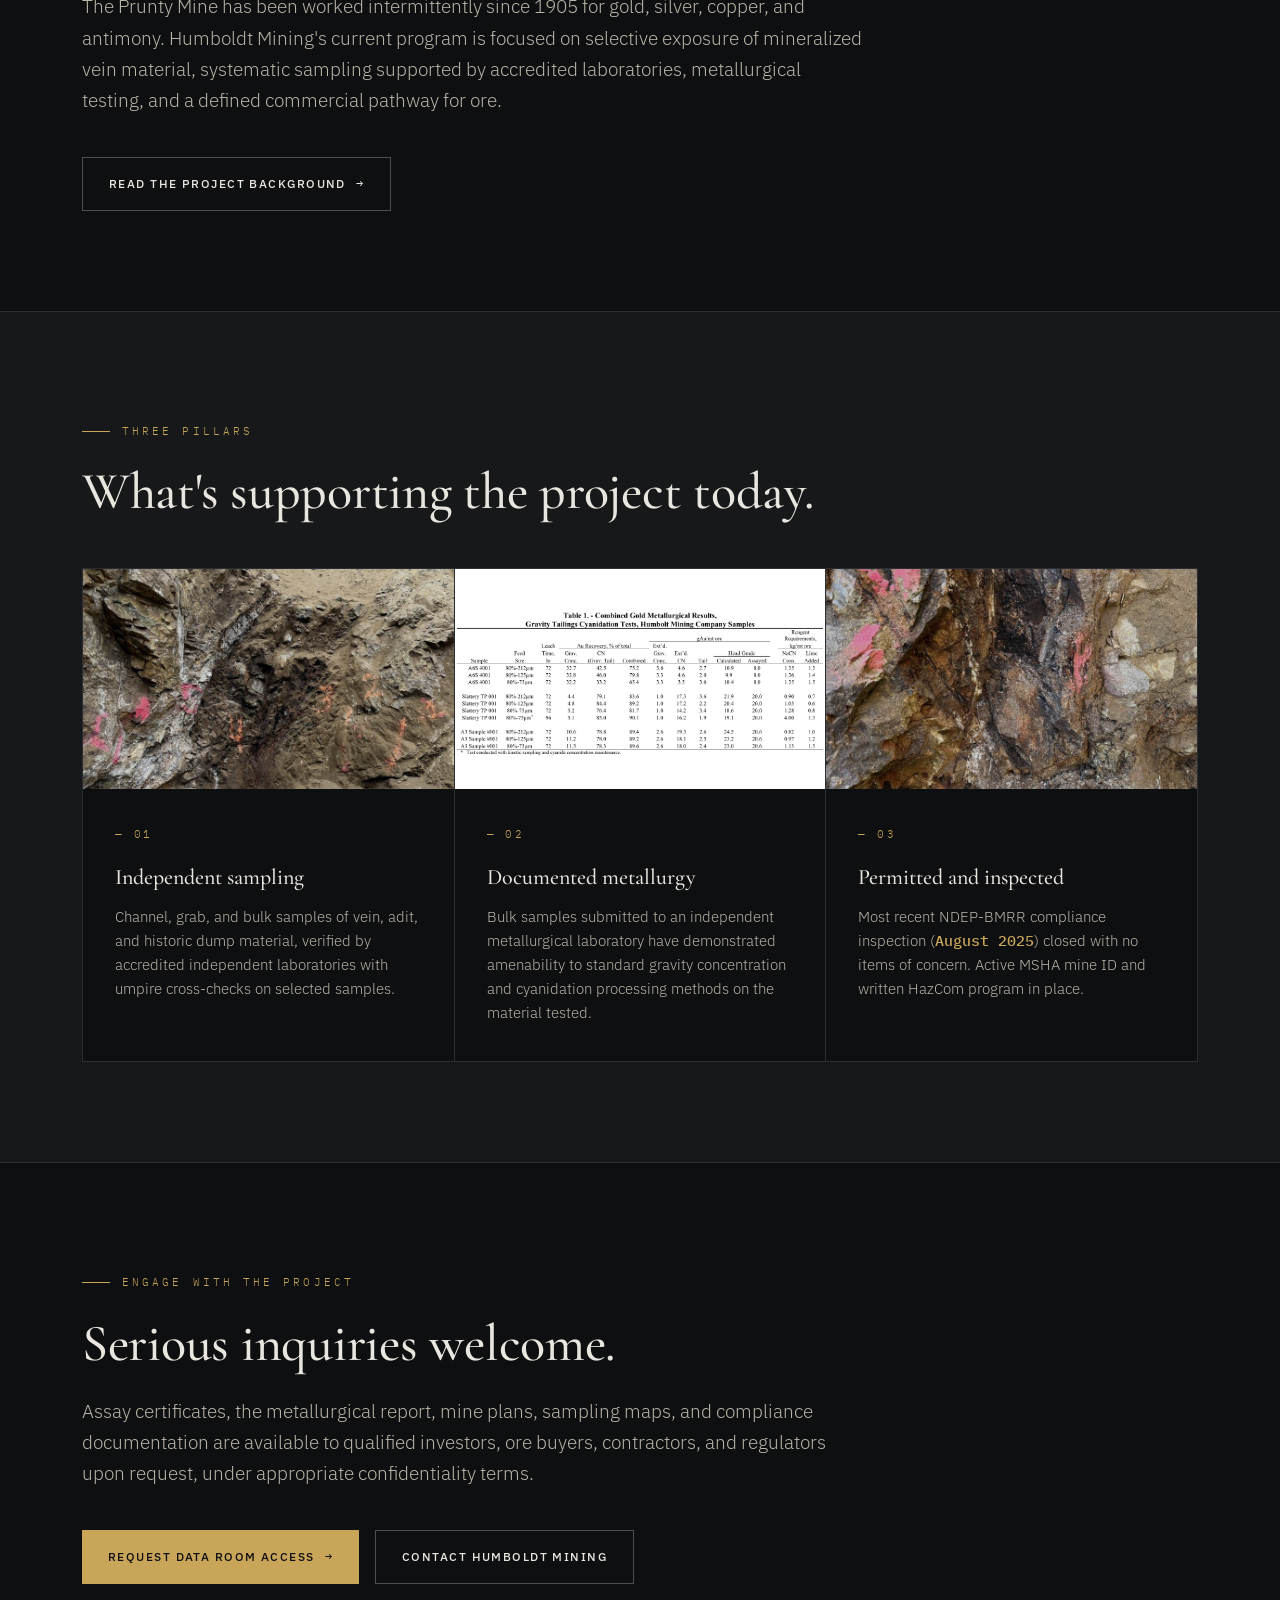
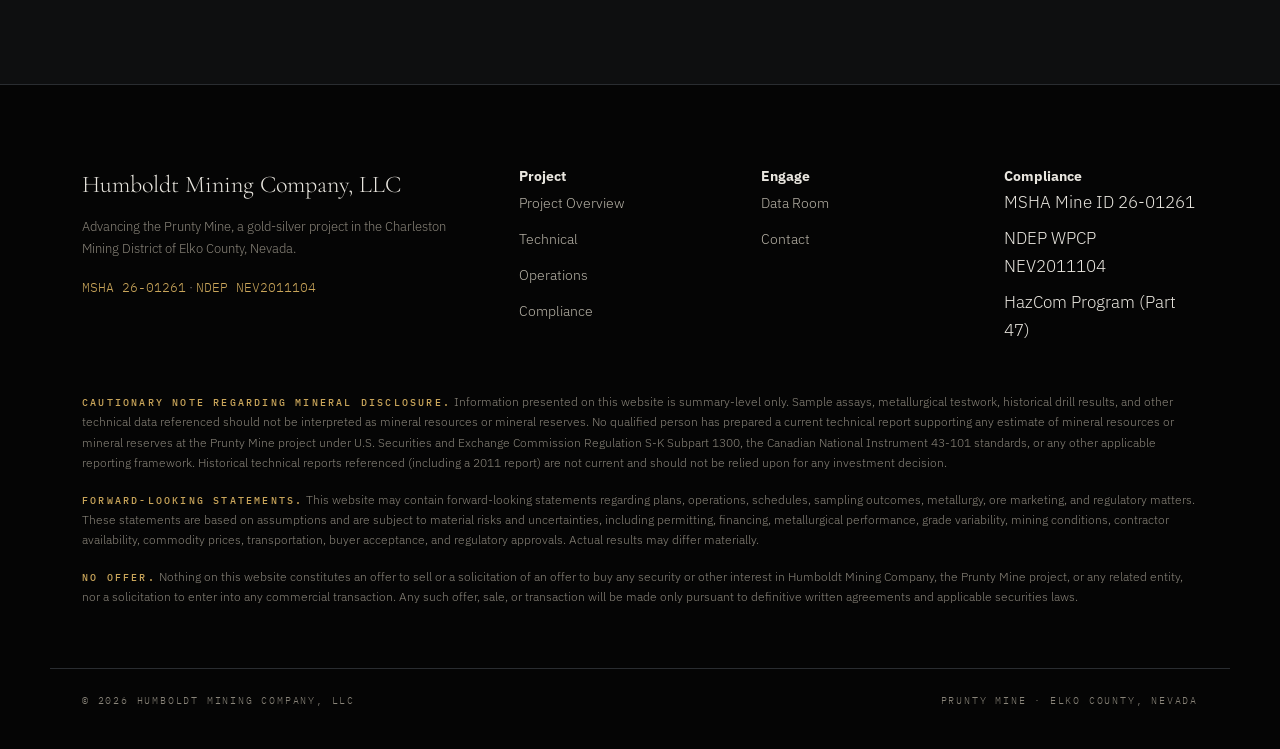
==== commit d7fc71df: "Swap card 02 (Documented metallurgy) image to Table 1 metallurgical results" ====
--- a/index.html
+++ b/index.html
@@ -128,7 +128,7 @@
         </div>
       </div>
       <div class="highlight">
-        <div class="highlight-img" style="background-image:url('images/card-specimen.jpg');"></div>
+        <div class="highlight-img" style="background-image:url('images/card-metallurgy.jpg'); background-size:contain; background-repeat:no-repeat; background-color:#fff; filter:none;"></div>
         <div class="highlight-body">
           <div class="highlight-num">&mdash; 02</div>
           <h3>Documented metallurgy</h3>
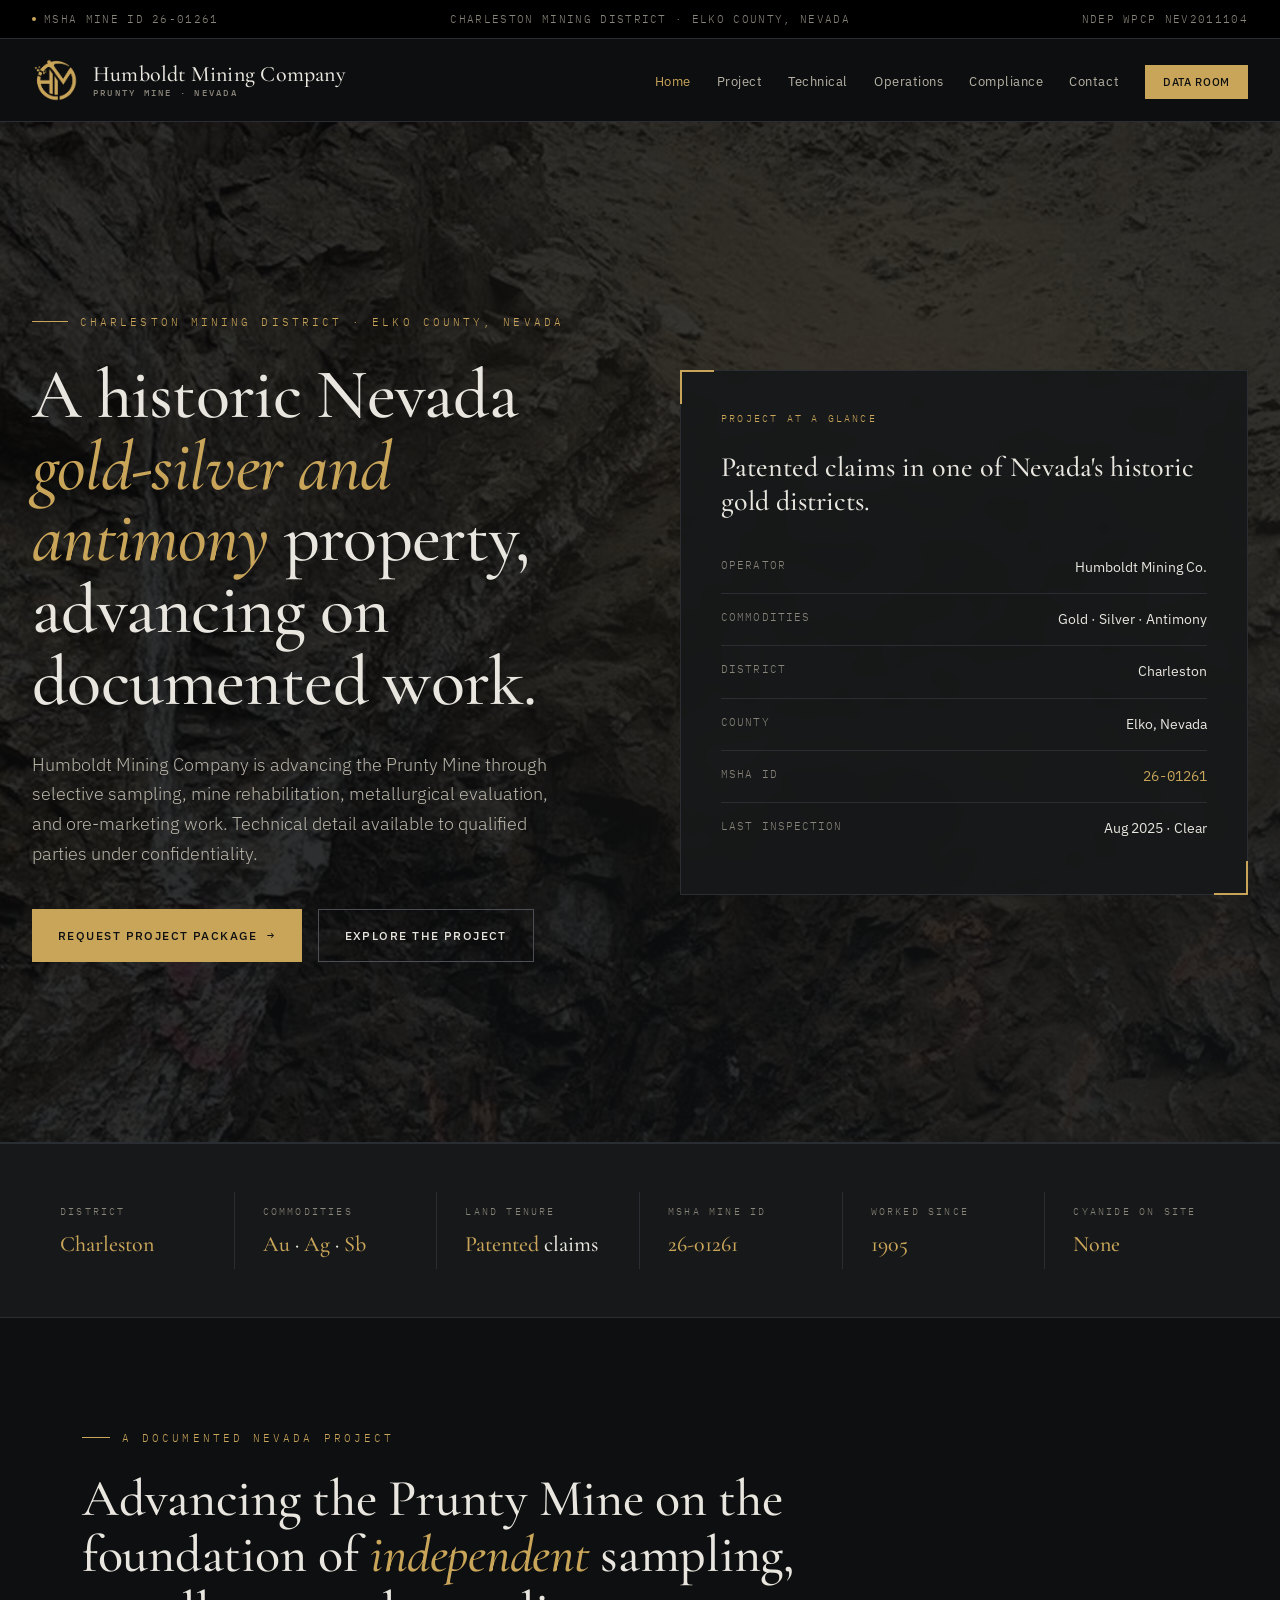
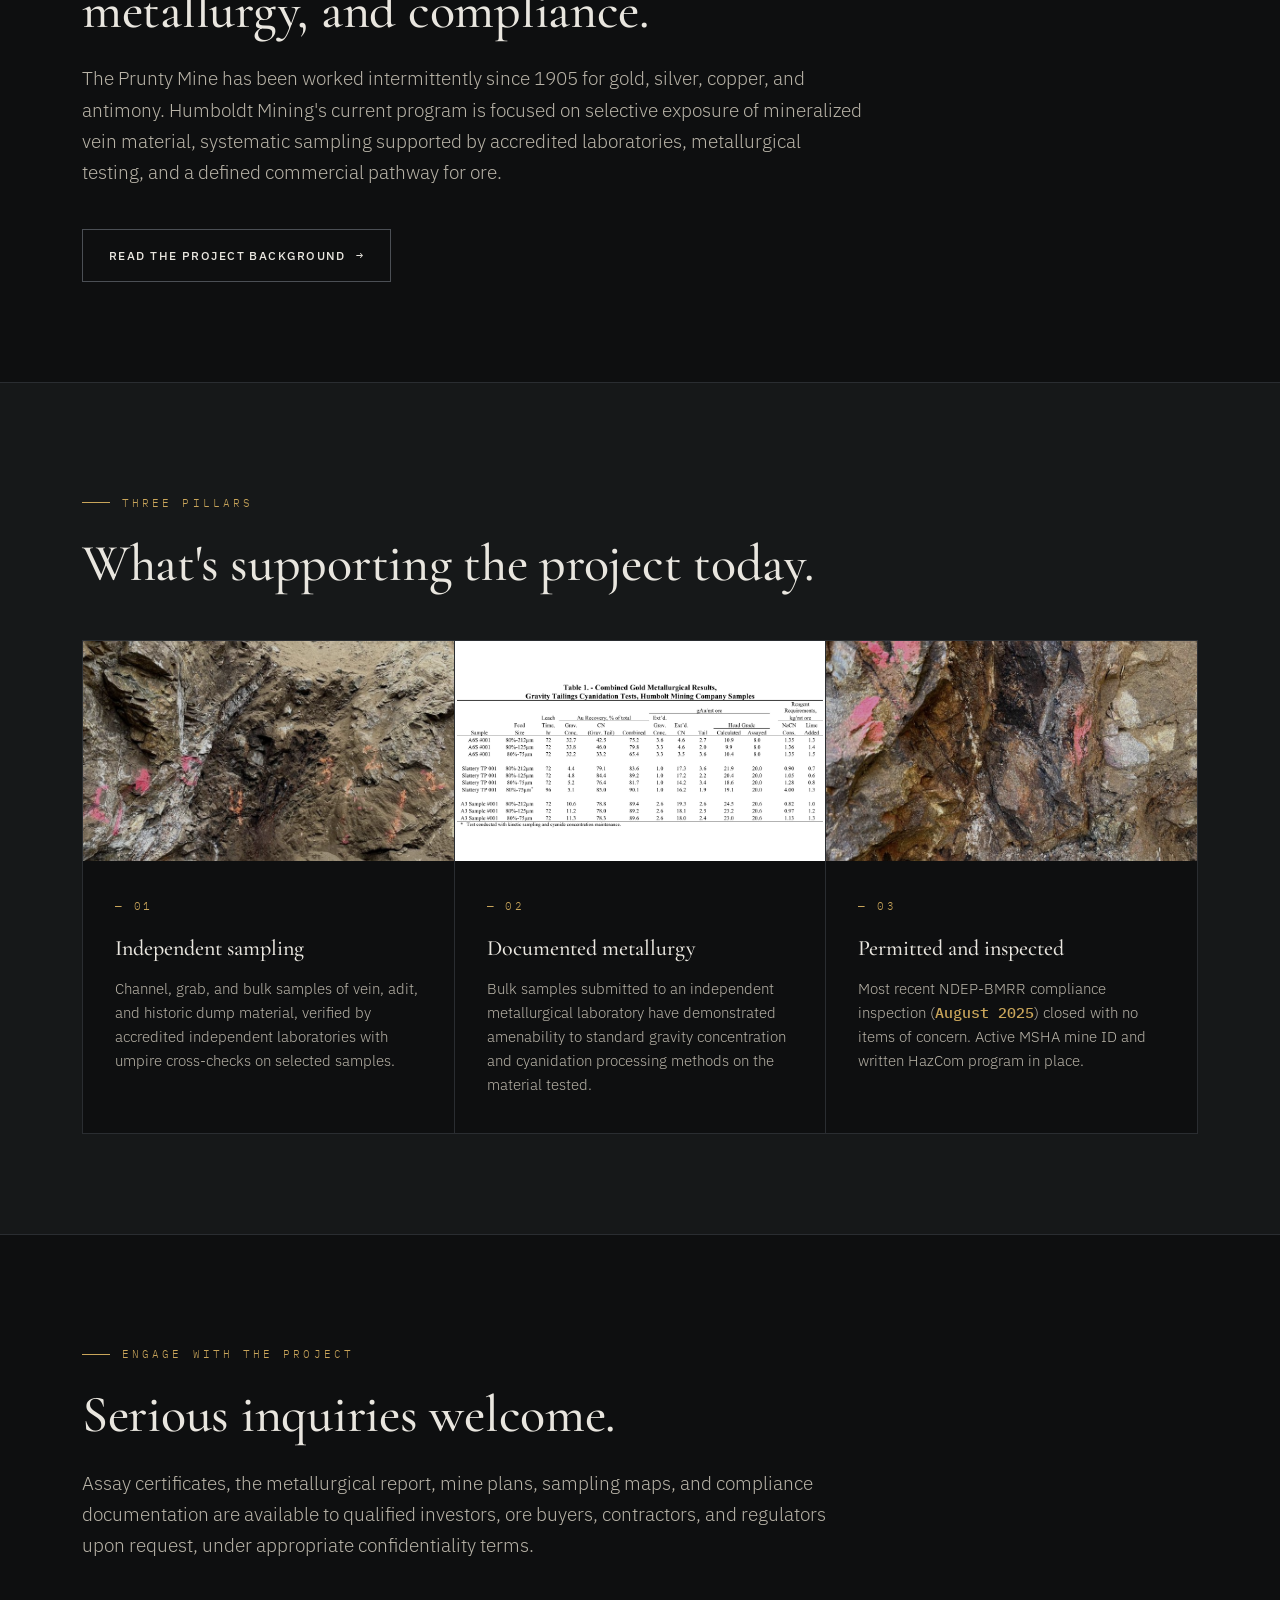
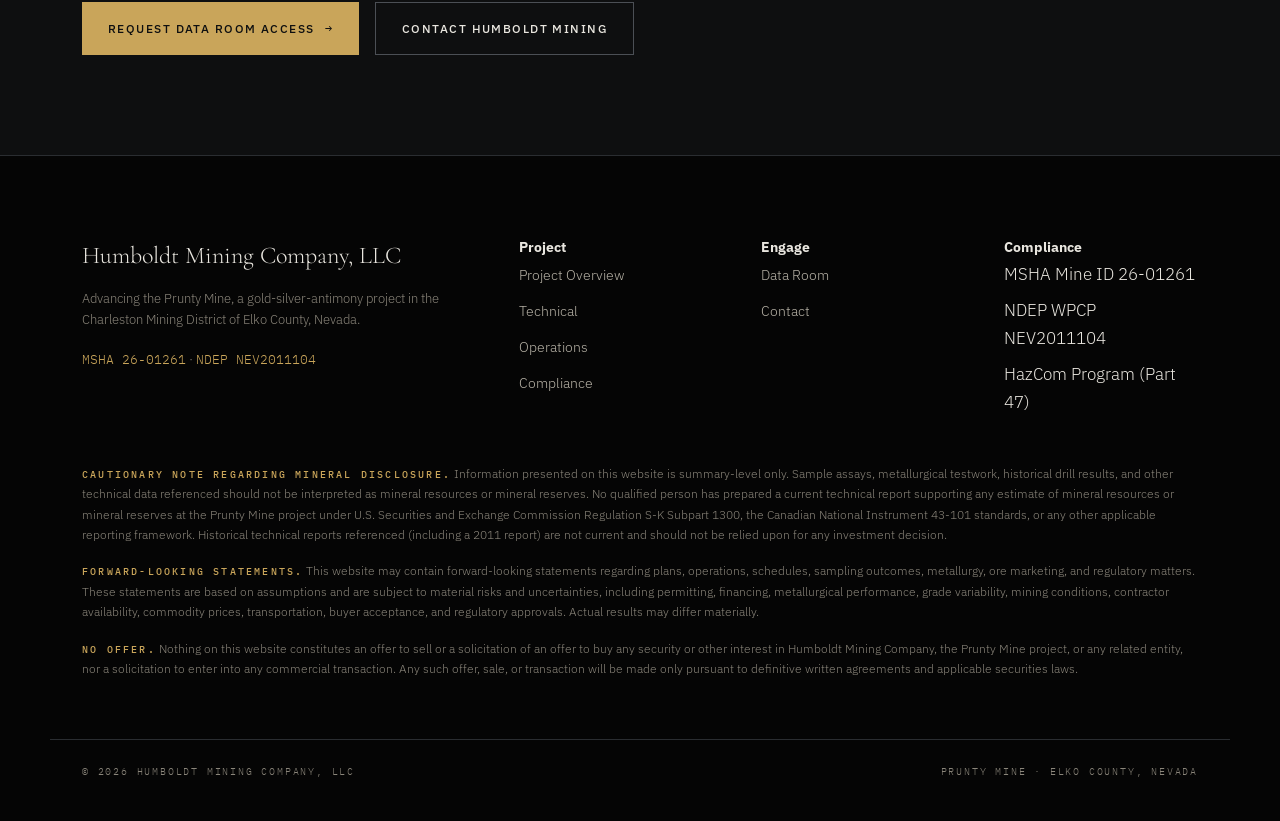
==== commit 4aa45004: "Update index.html antimony and lightened" ====
--- a/index.html
+++ b/index.html
@@ -1,33 +1,35 @@
+
 <!DOCTYPE html>
 <html lang="en">
 <head>
 <meta charset="UTF-8">
 <meta name="viewport" content="width=device-width, initial-scale=1.0">
 <title>Humboldt Mining Company — Prunty Mine, Elko County, Nevada</title>
-<meta name="description" content="A historic Nevada gold-silver property under active development. Charleston Mining District, Elko County. MSHA Mine ID 26-01261.">
+<meta name="description" content="A historic Nevada gold-silver-antimony property under active development. Charleston Mining District, Elko County. MSHA Mine ID 26-01261.">
 <meta name="robots" content="index, follow">
 <meta name="author" content="Humboldt Mining Company, LLC">
-<meta name="theme-color" content="#0e0f10">
+<meta name="theme-color" content="#1a1b20">
 <meta property="og:type" content="website">
 <meta property="og:url" content="https://humboldtmining.com/index.html">
 <meta property="og:title" content="Humboldt Mining Company — Prunty Mine, Elko County, Nevada">
-<meta property="og:description" content="A historic Nevada gold-silver property under active development. Charleston Mining District, Elko County. MSHA Mine ID 26-01261.">
+<meta property="og:description" content="A historic Nevada gold-silver-antimony property under active development. Charleston Mining District, Elko County. MSHA Mine ID 26-01261.">
 <meta property="og:site_name" content="Humboldt Mining Company, LLC">
 <meta property="og:locale" content="en_US">
 <meta name="twitter:card" content="summary_large_image">
 <meta name="twitter:title" content="Humboldt Mining Company — Prunty Mine, Elko County, Nevada">
-<meta name="twitter:description" content="A historic Nevada gold-silver property under active development. Charleston Mining District, Elko County. MSHA Mine ID 26-01261.">
+<meta name="twitter:description" content="A historic Nevada gold-silver-antimony property under active development. Charleston Mining District, Elko County. MSHA Mine ID 26-01261.">
 <link rel="icon" type="image/x-icon" href="images/favicon.ico">
 <script type="application/ld+json">
 { "@context": "https://schema.org", "@type": "Organization",
    "name": "Humboldt Mining Company, LLC", "url": "https://humboldtmining.com/",
-   "description": "Operator of the Prunty Mine gold-silver project in the Charleston Mining District, Elko County, Nevada.",
+   "description": "Operator of the Prunty Mine gold-silver-antimony project in the Charleston Mining District, Elko County, Nevada.",
    "address": { "@type": "PostalAddress", "addressRegion": "NV", "addressCountry": "US" } }
 </script>
 <link rel="preconnect" href="https://fonts.googleapis.com">
 <link rel="preconnect" href="https://fonts.gstatic.com" crossorigin>
 <link href="https://fonts.googleapis.com/css2?family=Cormorant+Garamond:wght@400;500;600;700&family=IBM+Plex+Mono:wght@400;500;600&family=IBM+Plex+Sans:wght@300;400;500;600&display=swap" rel="stylesheet">
 <link rel="stylesheet" href="styles.css">
+<link rel="stylesheet" href="lighten.css">
 </head>
 <body>
 
@@ -70,7 +72,7 @@
   <div class="home-hero-inner">
     <div class="hero-text">
       <div class="eyebrow">Charleston Mining District &middot; Elko County, Nevada</div>
-      <h1 class="hero-title">A historic Nevada <em>gold-silver</em> property, advancing on documented work.</h1>
+      <h1 class="hero-title">A historic Nevada <em>gold-silver and antimony</em> property, advancing on documented work.</h1>
       <p class="hero-sub">Humboldt Mining Company is advancing the Prunty Mine through selective sampling, mine rehabilitation, metallurgical evaluation, and ore-marketing work. Technical detail available to qualified parties under confidentiality.</p>
       <div class="cta-row">
         <a href="contact.html" class="btn btn-primary">Request Project Package <span class="arrow">&rarr;</span></a>
@@ -82,7 +84,7 @@
       <h3>Patented claims in one of Nevada's historic gold districts.</h3>
       <ul class="hero-fact-list">
         <li><span class="label">Operator</span><span class="value">Humboldt Mining Co.</span></li>
-        <li><span class="label">Commodities</span><span class="value">Gold &middot; Silver</span></li>
+        <li><span class="label">Commodities</span><span class="value">Gold &middot; Silver &middot; Antimony</span></li>
         <li><span class="label">District</span><span class="value">Charleston</span></li>
         <li><span class="label">County</span><span class="value">Elko, Nevada</span></li>
         <li><span class="label">MSHA ID</span><span class="value num">26-01261</span></li>
@@ -95,7 +97,7 @@
 <div class="kpi-strip">
   <div class="kpi-grid">
     <div class="kpi"><div class="kpi-label">District</div><div class="kpi-value"><span class="accent">Charleston</span></div></div>
-    <div class="kpi"><div class="kpi-label">Commodities</div><div class="kpi-value"><span class="accent">Au</span> &middot; <span class="accent">Ag</span></div></div>
+    <div class="kpi"><div class="kpi-label">Commodities</div><div class="kpi-value"><span class="accent">Au</span> &middot; <span class="accent">Ag</span> &middot; <span class="accent">Sb</span></div></div>
     <div class="kpi"><div class="kpi-label">Land Tenure</div><div class="kpi-value"><span class="accent">Patented</span> claims</div></div>
     <div class="kpi"><div class="kpi-label">MSHA Mine ID</div><div class="kpi-value"><span class="accent">26-01261</span></div></div>
     <div class="kpi"><div class="kpi-label">Worked Since</div><div class="kpi-value"><span class="accent">1905</span></div></div>
@@ -164,7 +166,7 @@
   <div class="footer-grid">
     <div>
       <div class="footer-brand">Humboldt Mining Company, LLC</div>
-      <p>Advancing the Prunty Mine, a gold-silver project in the Charleston Mining District of Elko County, Nevada.</p>
+      <p>Advancing the Prunty Mine, a gold-silver-antimony project in the Charleston Mining District of Elko County, Nevada.</p>
       <p style="margin-top:16px;"><span style="font-family:var(--mono);color:var(--gold);">MSHA 26-01261</span> &middot; <span style="font-family:var(--mono);color:var(--gold);">NDEP NEV2011104</span></p>
     </div>
     <div>
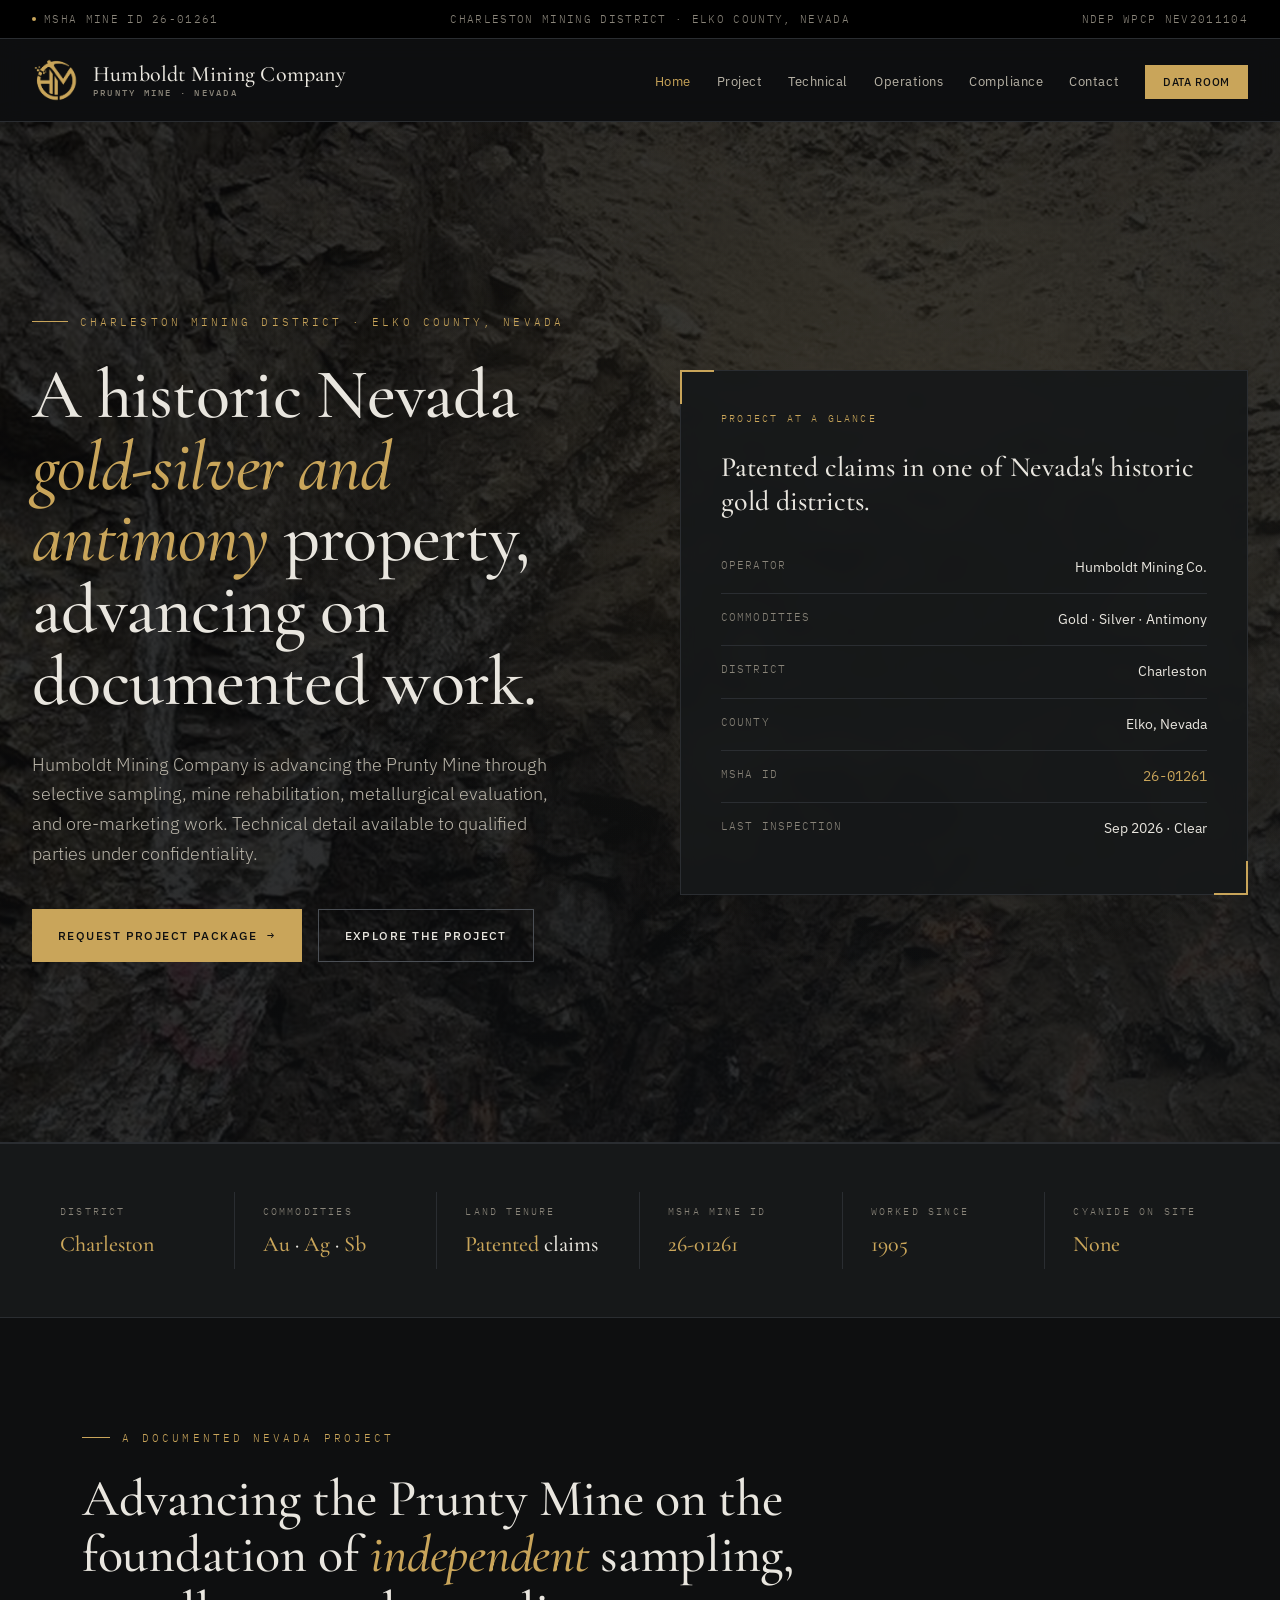
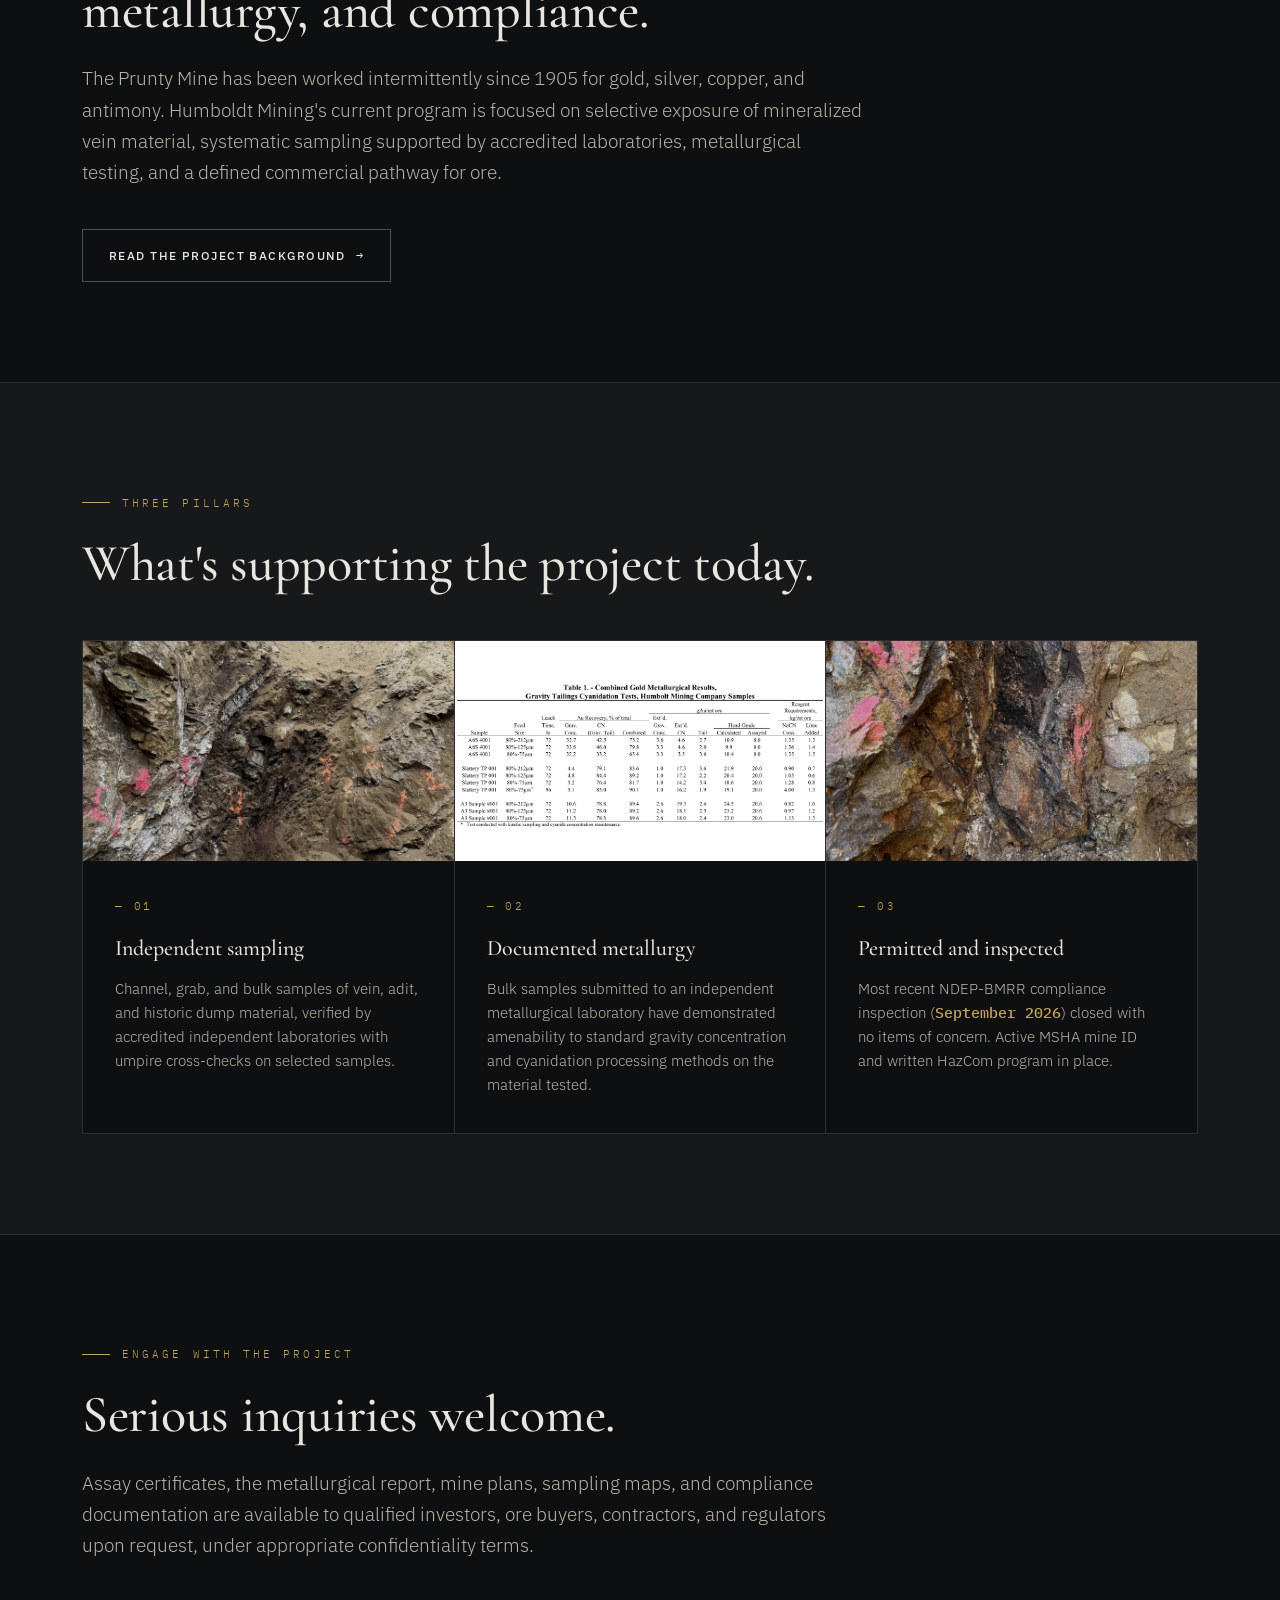
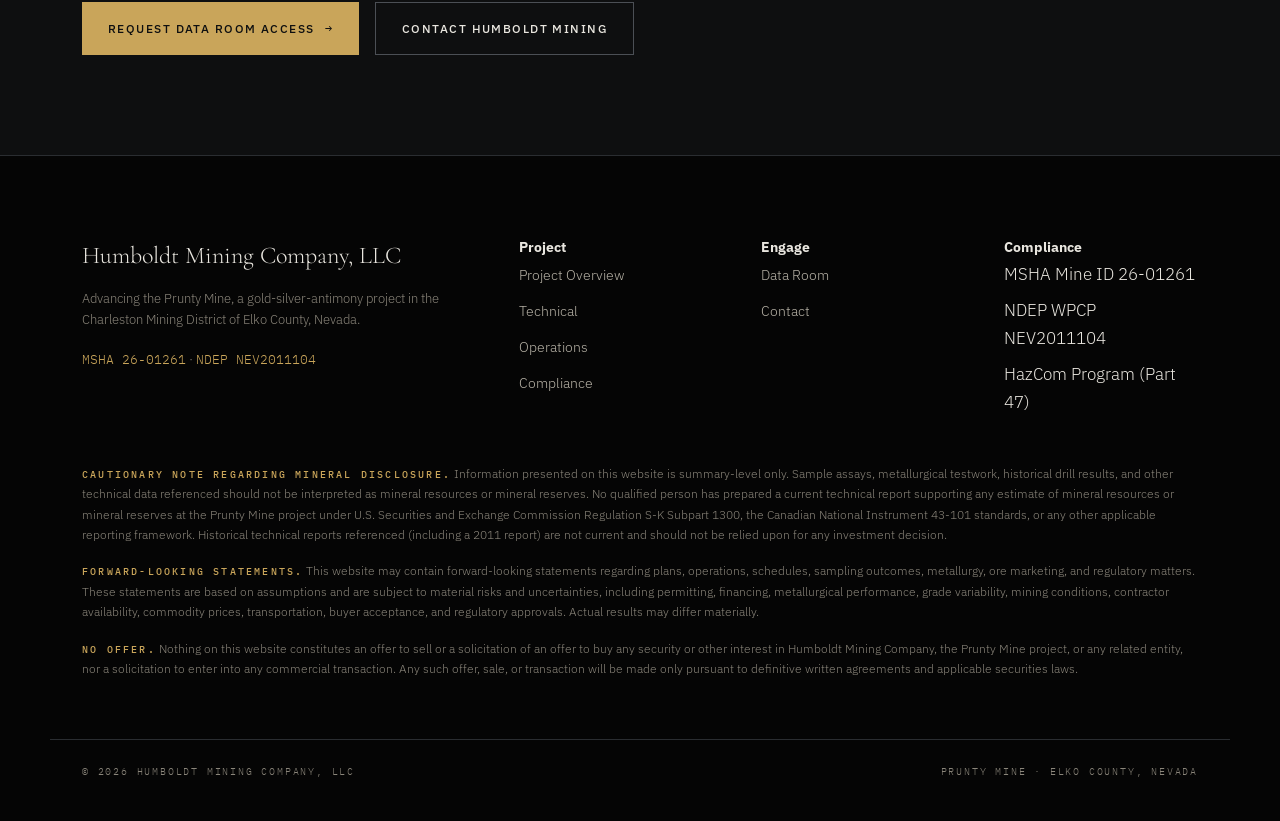
==== commit f9a8a0fe: "Update NDEP permit renewal and Sept 2026 inspection; remove bond statement Co-Authored-By: Claude Op" ====
--- a/index.html
+++ b/index.html
@@ -88,7 +88,7 @@
         <li><span class="label">District</span><span class="value">Charleston</span></li>
         <li><span class="label">County</span><span class="value">Elko, Nevada</span></li>
         <li><span class="label">MSHA ID</span><span class="value num">26-01261</span></li>
-        <li><span class="label">Last Inspection</span><span class="value">Aug 2025 &middot; Clear</span></li>
+        <li><span class="label">Last Inspection</span><span class="value">Sep 2026 &middot; Clear</span></li>
       </ul>
     </div>
   </div>
@@ -142,7 +142,7 @@
         <div class="highlight-body">
           <div class="highlight-num">&mdash; 03</div>
           <h3>Permitted and inspected</h3>
-          <p>Most recent NDEP-BMRR compliance inspection (<span class="stat">August 2025</span>) closed with no items of concern. Active MSHA mine ID and written HazCom program in place.</p>
+          <p>Most recent NDEP-BMRR compliance inspection (<span class="stat">September 2026</span>) closed with no items of concern. Active MSHA mine ID and written HazCom program in place.</p>
         </div>
       </div>
     </div>
